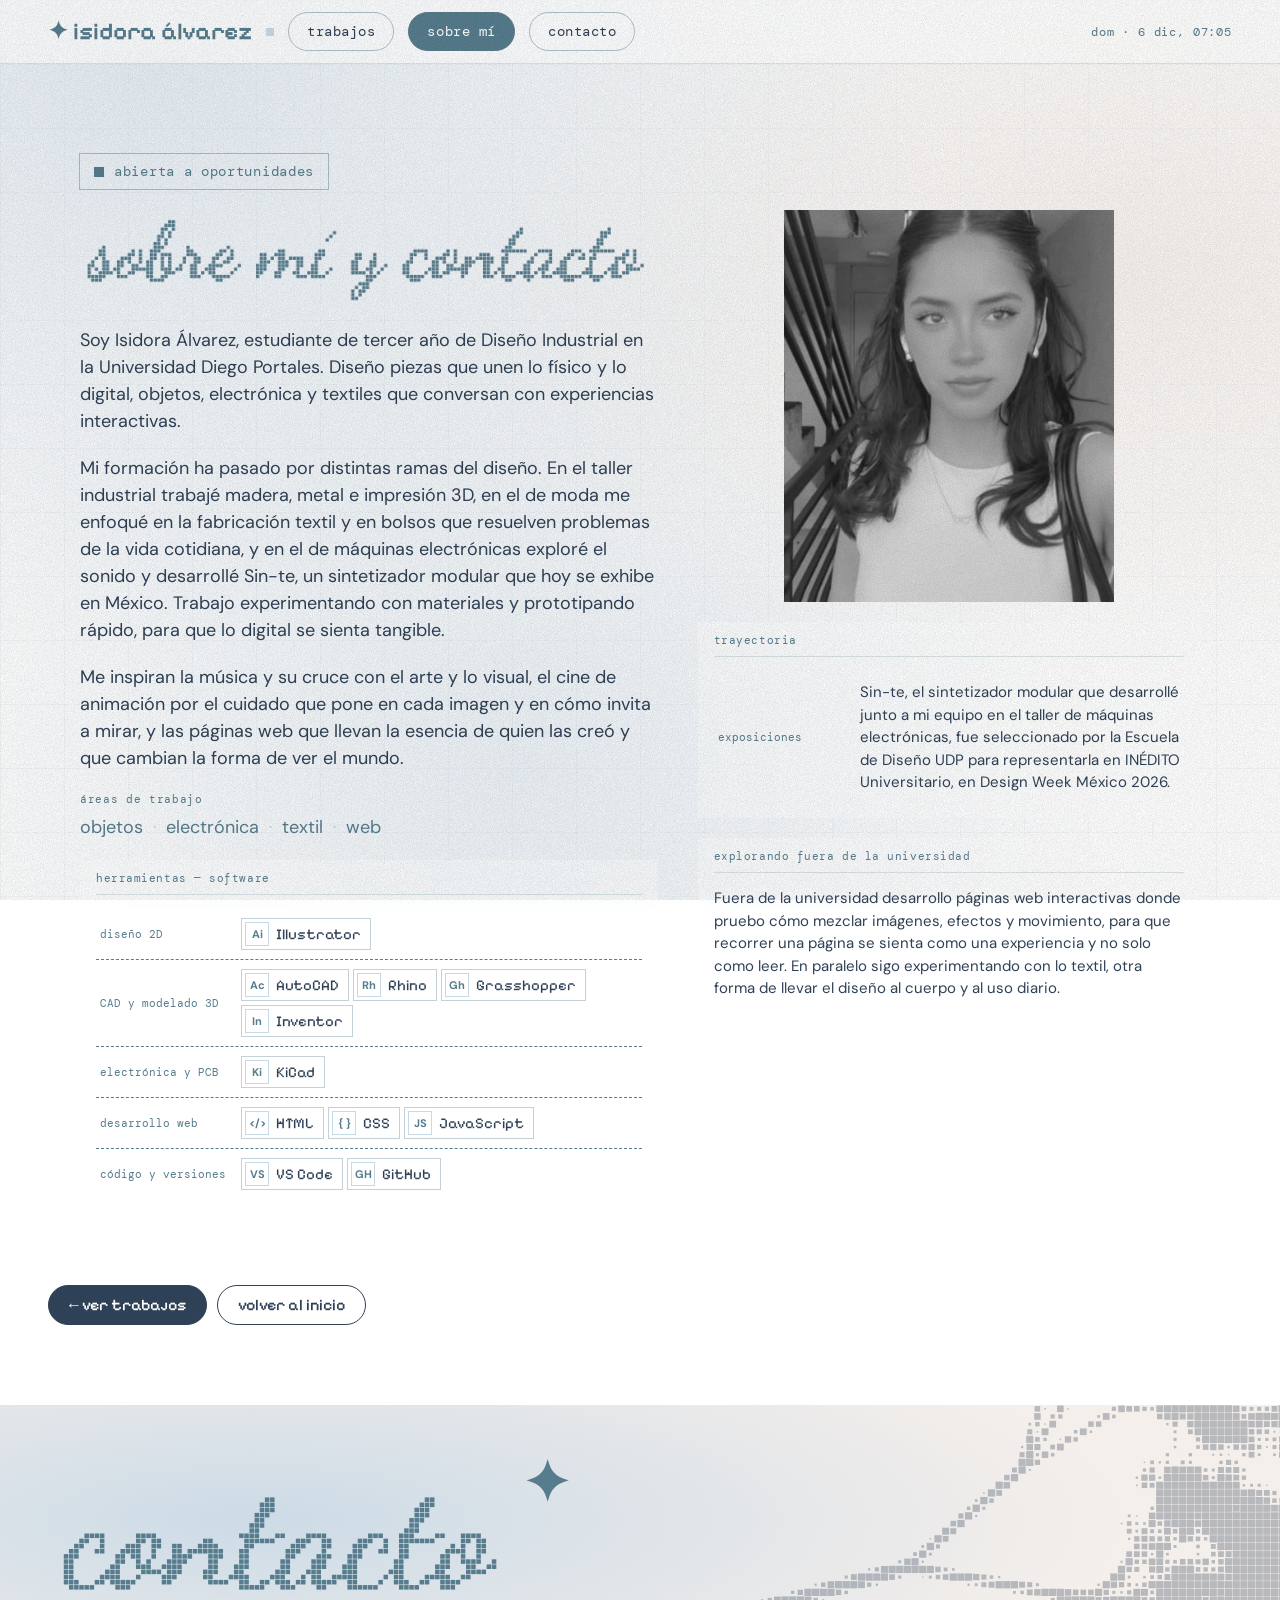
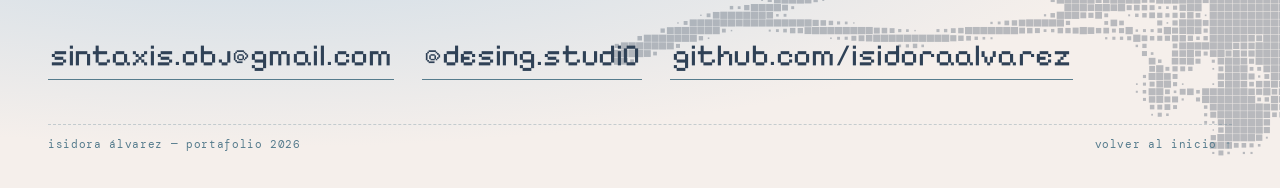
==== sobre-mi.html @ d6c5f6f8 "Add files via upload" ====
<!doctype html>
<html lang="es">
<head>
  <meta charset="utf-8">
  <meta name="viewport" content="width=device-width, initial-scale=1">
  <title>Sobre mí — Isidora Álvarez</title>
  <meta name="description" content="Sobre mí: Isidora Álvarez, diseñadora industrial. Trayectoria, herramientas y contacto.">

  <link rel="preconnect" href="https://fonts.googleapis.com">
  <link rel="preconnect" href="https://fonts.gstatic.com" crossorigin>
  <link href="https://fonts.googleapis.com/css2?family=DM+Mono:wght@400;500&family=DM+Sans:opsz,wght@9..40,400;9..40,500;9..40,700&family=Pixelify+Sans:wght@400..700&family=Dancing+Script:wght@700&display=swap" rel="stylesheet">

  <link rel="stylesheet" href="style.css">

  <script>document.documentElement.classList.add("js");</script>
  <script defer src="script.js"></script>
</head>
<body>

  <canvas id="rastro" class="rastro" aria-hidden="true"></canvas>

  <!-- ===== 1. Barra superior ===== -->
  <header class="barra">
    <nav class="tb tb--menu" aria-label="Principal">
      <a class="tb__logo" href="index.html">isidora álvarez</a>
      <span class="tb__sep" aria-hidden="true"></span>
      <a class="tb__link" href="index.html#trabajos">trabajos</a>
      <a class="tb__link activo" href="sobre-mi.html" aria-current="page">sobre mí</a>
      <a class="tb__link" href="#contacto" data-seccion="contacto">contacto</a>
      <span class="tb__espacio"></span>
      <time class="tb__reloj" data-reloj></time>
    </nav>
  </header>

  <main class="pagina-sobre">

    <!-- ===== 4. About Me ===== -->
    <section class="seccion sobre" id="sobre-mi">

      <article class="win win--about revelar" data-arrastrable>
        <div class="tb"><span class="tb__titulo">sobre-mi</span><span class="tb__botones" aria-hidden="true"><i></i><i></i><i></i></span></div>
        <div class="about">
          <div class="about__col">
            <span class="pill"><span class="pill__punto"></span>abierta a oportunidades</span>
            <h1 class="titulo-l"><span data-puntos>sobre mí y contacto</span></h1>
            <p class="cuerpo bio__mas">Soy Isidora Álvarez, estudiante de tercer año de Diseño Industrial en la Universidad Diego Portales. Diseño piezas que unen lo físico y lo digital, objetos, electrónica y textiles que conversan con experiencias interactivas.</p>
            <p class="cuerpo bio__mas">Mi formación ha pasado por distintas ramas del diseño. En el taller industrial trabajé madera, metal e impresión 3D, en el de moda me enfoqué en la fabricación textil y en bolsos que resuelven problemas de la vida cotidiana, y en el de máquinas electrónicas exploré el sonido y desarrollé Sin-te, un sintetizador modular que hoy se exhibe en México. Trabajo experimentando con materiales y prototipando rápido, para que lo digital se sienta tangible.</p>
            <p class="cuerpo bio__mas">Me inspiran la música y su cruce con el arte y lo visual, el cine de animación por el cuidado que pone en cada imagen y en cómo invita a mirar, y las páginas web que llevan la esencia de quien las creó y que cambian la forma de ver el mundo.</p>

            <div class="bloque-tools">
              <p class="mono">áreas de trabajo</p>
              <p class="areas">objetos <span aria-hidden="true">·</span> electrónica <span aria-hidden="true">·</span> textil <span aria-hidden="true">·</span> web</p>
            </div>

            <div class="win win--interna win--herramientas">
              <div class="tb"><span class="tb__titulo">herramientas — software</span></div>
              <div class="win__cuerpo win__cuerpo--filas">
                <div class="contacto">
                  <span class="contacto__etq">diseño 2D</span>
                  <ul class="software">
                    <li><i class="ico" aria-hidden="true">Ai</i>Illustrator</li>
                  </ul>
                </div>
                <div class="contacto">
                  <span class="contacto__etq">CAD y modelado 3D</span>
                  <ul class="software">
                    <li><i class="ico" aria-hidden="true">Ac</i>AutoCAD</li>
                    <li><i class="ico" aria-hidden="true">Rh</i>Rhino</li>
                    <li><i class="ico" aria-hidden="true">Gh</i>Grasshopper</li>
                    <li><i class="ico" aria-hidden="true">In</i>Inventor</li>
                  </ul>
                </div>
                <div class="contacto">
                  <span class="contacto__etq">electrónica y PCB</span>
                  <ul class="software">
                    <li><i class="ico" aria-hidden="true">Ki</i>KiCad</li>
                  </ul>
                </div>
                <div class="contacto">
                  <span class="contacto__etq">desarrollo web</span>
                  <ul class="software">
                    <li><i class="ico" aria-hidden="true">&lt;/&gt;</i>HTML</li>
                    <li><i class="ico" aria-hidden="true">{ }</i>CSS</li>
                    <li><i class="ico" aria-hidden="true">JS</i>JavaScript</li>
                  </ul>
                </div>
                <div class="contacto">
                  <span class="contacto__etq">código y versiones</span>
                  <ul class="software">
                    <li><i class="ico" aria-hidden="true">VS</i>VS Code</li>
                    <li><i class="ico" aria-hidden="true">GH</i>GitHub</li>
                  </ul>
                </div>
              </div>
            </div>
          </div>

          <div class="about__col">
            <figure class="perfil">
              <img src="imagenes/ui/foto-perfil.jpg" alt="Foto de Isidora Álvarez" width="835" height="476" style="object-position: 56% 30%">
            </figure>
            <div class="win win--interna">
              <div class="tb"><span class="tb__titulo">trayectoria</span></div>
              <div class="win__cuerpo win__cuerpo--filas">
                <div class="contacto"><span class="contacto__etq">exposiciones</span><p class="cuerpo-s">Sin-te, el sintetizador modular que desarrollé junto a mi equipo en el taller de máquinas electrónicas, fue seleccionado por la Escuela de Diseño UDP para representarla en INÉDITO Universitario, en Design Week México 2026.</p></div>
              </div>
            </div>
            <div class="win win--interna">
              <div class="tb"><span class="tb__titulo">explorando fuera de la universidad</span></div>
              <div class="win__cuerpo"><p class="cuerpo-s">Fuera de la universidad desarrollo páginas web interactivas donde pruebo cómo mezclar imágenes, efectos y movimiento, para que recorrer una página se sienta como una experiencia y no solo como leer. En paralelo sigo experimentando con lo textil, otra forma de llevar el diseño al cuerpo y al uso diario.</p></div>
            </div>
          </div>
        </div>
      </article>
    </section>

    <nav class="pagina-sobre__nav" aria-label="Seguir navegando">
      <a class="btn btn--primario" href="index.html#trabajos">← ver trabajos</a>
      <a class="btn btn--secundario" href="index.html">volver al inicio</a>
    </nav>
  </main>

  <footer class="pie" id="contacto">
    <div class="follaje follaje--pie" data-follaje="120x50" aria-hidden="true"></div>
    <p class="pie__grande"><span data-puntos>contacto</span><span class="pie__estrella">✦</span></p>
    <div class="pie__datos">
      <a href="mailto:sintaxis.obj@gmail.com">sintaxis.obj@gmail.com</a>
      <a href="https://www.instagram.com/desing.studi0/" target="_blank" rel="noopener">@desing.studi0</a>
      <a href="https://github.com/isidoraalvarez" target="_blank" rel="noopener">github.com/isidoraalvarez</a>
    </div>
    <div class="pie__fila">
      <p class="mono">Isidora Álvarez — portafolio 2026</p>
      <a class="mono pie__arriba" href="index.html">volver al inicio ↑</a>
    </div>
  </footer>

</body>
</html>
---- style.css ----
/* Portafolio Isidora Álvarez 2026 */

/* ---------- 01. Tokens ---------- */
:root {
  --marino: #2F4156;
  --rey: #567C8D;
  --medio: #567C8D;
  --claro: #C8D9E6;
  --tormenta: var(--rey);
  --pavimento: var(--claro);
  --f-pixel: "Pixelify Sans", "DM Mono", monospace;
  --f-script: "Instrument Serif", Georgia, serif;
  --f-sans: "DM Sans", system-ui, sans-serif;
  --f-mono: "DM Mono", ui-monospace, monospace;
  --margen: 48px;
  --ease: cubic-bezier(.2, .8, .2, 1);
  --rapido: 220ms;
  --pixel: #567C8D;
  --oxford: #2F4156;
  --acero: #567C8D;
  --escarcha: #C8D9E6;
  --secreto: #C8D9E6;
  --celeste: #C8D9E6;
  --lavanda: #C8D9E6;
  --papel: #FFFFFF;
  --luna: #F5EFEB;
  --sombra: 0 24px 60px rgba(47, 65, 86, .12);
  --sombra-h: 0 30px 70px rgba(47, 65, 86, .18);
  --alto-header: 64px;
}

/* ---------- 02. Base ---------- */
*, *::before, *::after { box-sizing: border-box; }
html {
  scroll-behavior: smooth;
  scroll-padding-top: calc(var(--alto-header) + 16px);
  -webkit-text-size-adjust: 100%;
  text-size-adjust: 100%;
  cursor: auto;
}
html.con-modal { overflow: hidden; }
body {
  margin: 0;
  color: var(--oxford);
  font-family: var(--f-sans);
  font-size: 17px;
  line-height: 1.5;
  -webkit-font-smoothing: antialiased;
  overflow-x: hidden;
}
/* Grano fotocopia */
body::after {
  content: "";
  position: fixed;
  inset: 0;
  z-index: 300;
  pointer-events: none;
  background: url("data:image/svg+xml,%3Csvg xmlns='http://www.w3.org/2000/svg' width='180' height='180'%3E%3Cfilter id='n'%3E%3CfeTurbulence type='fractalNoise' baseFrequency='1.1' numOctaves='2' stitchTiles='stitch'/%3E%3CfeColorMatrix values='0 0 0 0 0 0 0 0 0 0 0 0 0 0 0 0 0 0 1.4 -.3'/%3E%3C/filter%3E%3Crect width='100%25' height='100%25' filter='url(%23n)'/%3E%3C/svg%3E");
  mix-blend-mode: multiply;
  opacity: .12;
}
img { display: block; max-width: 100%; }
a { color: inherit; text-decoration: none; }
button { font: inherit; color: inherit; background: none; border: 0; padding: 0; }
a, button, [role="button"], .palabra-caja, .indice__fila, .acordeon__panel, label { cursor: pointer; }
h1, h2, h3, p, figure, ul, ol { margin: 0; padding: 0; }
ul, ol { list-style: none; }
:focus-visible { outline: 2px dashed var(--pixel); outline-offset: 3px; }
::selection { background: var(--pixel); color: var(--papel); }
.rastro { position: fixed; inset: 0; width: 100vw; height: 100vh; z-index: 60; pointer-events: none; }
/* Bloques de píxeles */
/* Follaje en trama de puntos */
.follaje { position: absolute; pointer-events: none; z-index: 0; color: var(--pixel); }
.follaje svg { width: 100%; height: 100%; display: block; }
.follaje circle, .follaje rect { fill: currentColor; }

/* ---------- 03. Tipografía ---------- */
.caja {
  display: inline-block;
  align-self: flex-start;
  padding: 3px 8px;
  background: var(--pixel);
  color: var(--papel);
  font-family: var(--f-mono);
  font-size: 12px;
  line-height: 1.25;
  letter-spacing: .04em;
  text-transform: lowercase;
}
.etiqueta, .mono {
  font-family: var(--f-mono);
  font-size: 11px;
  line-height: 1.3;
  letter-spacing: .06em;
  text-transform: lowercase;
  color: var(--acero);
}
.cuerpo { font-size: 18px; line-height: 1.5; }
.cuerpo-s { font-size: 15px; line-height: 1.5; }
.titulo-xl {
  font-family: var(--f-pixel);
  font-weight: 700;
  font-size: min(clamp(96px, 16vw, 250px), calc((100vw - 2 * var(--margen)) / 4.8));
  line-height: .8;
  letter-spacing: -.02em;
  text-align: center;
  color: var(--pixel);
  text-transform: none;
}
.titulo-l { font-family: var(--f-pixel); font-weight: 600; font-size: clamp(40px, 4.6vw, 70px); line-height: .9; }
.titulo-l em { font-family: var(--f-script); font-style: italic; font-weight: 400; text-transform: none; color: var(--oxford); }

/* ---------- 04. Barra superior ---------- */
.barra { position: sticky; top: 0; z-index: 100; }
.tb--menu {
  height: var(--alto-header);
  display: flex;
  align-items: center;
  padding: 0 var(--margen);
  font-family: var(--f-mono);
  letter-spacing: .06em;
}
.tb__logo { font-family: var(--f-pixel); font-weight: 600; letter-spacing: 0; }
.tb__link {
  transition: background var(--rapido), color var(--rapido);
  font-size: 14px;
  letter-spacing: .04em;
  padding: 8px 18px;
  border: 1px solid rgba(86, 124, 141, .45);
  border-radius: 999px;
}
.tb__espacio { flex: 1; }
.tb__reloj { white-space: nowrap; color: var(--acero); font-size: 12px; }

/* ---------- 05. Botones y pill ---------- */
.botones { display: flex; flex-wrap: wrap; gap: 10px; }
.btn {
  display: inline-flex;
  align-items: center;
  font-family: var(--f-pixel);
  font-size: 16px;
  font-weight: 500;
  line-height: 1;
  text-transform: lowercase;
  white-space: nowrap;
  transition: transform var(--rapido) steps(2), box-shadow var(--rapido) steps(2), background var(--rapido), color var(--rapido);
  border: 1px solid var(--oxford);
  border-radius: 999px;
  padding: 11px 20px;
}
.btn:active { transform: none; box-shadow: none; }
.btn--deshabilitado { opacity: .55; pointer-events: none; border-style: dashed; }
.pill {
  display: inline-flex;
  align-items: center;
  gap: 8px;
  align-self: flex-start;
  padding: 4px 10px;
  background: var(--pixel);
  color: var(--papel);
  font-family: var(--f-mono);
  font-size: 11px;
  letter-spacing: .05em;
  white-space: nowrap;
}
.pill__punto { width: 8px; height: 8px; animation: latido 1.6s steps(2) infinite; }
.ficha {
  padding: 4px 9px;
  border: 1px dashed var(--acero);
  font-family: var(--f-mono);
  font-size: 11px;
  color: var(--acero);
  transition: background var(--rapido), color var(--rapido), border-color var(--rapido);
}
.ficha:hover { background: var(--pixel); border-color: var(--pixel); border-style: solid; color: var(--papel); }

/* ---------- 06. Ventana (.win) ---------- */
.win {
  position: relative;
  display: flex;
  flex-direction: column;
  background: var(--papel);
  border: 2px solid var(--oxford);
  box-shadow: var(--sombra);
  transition: box-shadow var(--rapido) steps(2);
}
.tb__titulo {
  flex: 1;
  min-width: 0;
  font-family: var(--f-mono);
  font-size: 11px;
  letter-spacing: .05em;
  white-space: nowrap;
  overflow: hidden;
  text-overflow: ellipsis;
}
.tb__botones { gap: 4px; display: none; }
.tb__botones i { width: 10px; height: 10px; border: 2px solid var(--papel); }
.tb__botones i:last-child { background: var(--papel); }
.win.arrastrando { transition: none; box-shadow: var(--sombra-h); }
.win.arrastrando > .tb { cursor: grabbing; }
.win__cuerpo { display: flex; flex-direction: column; align-items: flex-start; gap: 12px; padding: 14px 16px; }

/* ---------- 07. Portada ---------- */
.portada {
  position: relative;
  display: flex;
  flex-direction: column;
  gap: 24px;
  padding: 26px var(--margen) 48px;
  min-height: calc(100svh - var(--alto-header));
  overflow: hidden;
  --opacidad-fondo: .32;
}
.portada > * { position: relative; z-index: 1; }
.cabecera { display: flex; flex-wrap: wrap; align-items: center; gap: 8px; }
.cabecera__fin { margin-left: auto; }
.portada__grid { flex: 1; display: grid; grid-template-columns: minmax(0, 1fr) 440px; align-items: end; gap: 24px; }
/* Titulo dinámico */
.titular { display: flex; flex-direction: column; font-weight: 400; white-space: nowrap; gap: 0; line-height: 1; }
.titular__hola { font-family: var(--f-script); font-style: italic; letter-spacing: -.03em; color: var(--oxford); }
.titular__hola::after {
  content: " ✦";
  font-size: .35em;
  vertical-align: super;
  color: var(--pixel);
  font-style: normal;
  display: none;
}
.titular__linea {
  font-family: var(--f-pixel);
  font-weight: 700;
  letter-spacing: -.01em;
  text-transform: uppercase;
  color: var(--pixel);
  font-size: clamp(54px, 6.6vw, 112px);
}
.titular__linea--2 { display: flex; align-items: flex-end; gap: .1em; }
.titular__rota { display: inline-flex; align-items: baseline; }
.portada__texto { align-self: start; display: flex; flex-direction: column; gap: 22px; padding-top: clamp(8px, 3vh, 36px); }
.portada__texto .portada__bajada { max-width: 560px; }
.palabra-caja { display: inline-block; padding: 0 .06em; cursor: pointer; transition: width .5s var(--ease); }
.palabra {
  display: inline-block;
  font-family: var(--f-script);
  font-style: italic;
  font-weight: 400;
  text-transform: none;
  transition: opacity .35s steps(3), filter .35s steps(3), transform .35s steps(3);
  color: var(--oxford);
  font-size: 1em;
}
.palabra.sale { opacity: 0; filter: blur(8px); transform: translateY(.15em); }
.palabra.entra { opacity: 0; filter: blur(8px); transform: translateY(-.15em); transition: none; }
/* Escenario */
.escenario {
  position: relative;
  height: 560px;
  display: flex;
  flex-direction: column;
  align-items: center;
  justify-content: flex-end;
}
.personaje { position: relative; align-self: flex-start; margin-left: 110px; outline-offset: 8px; z-index: 2; }
.personaje .pixel { display: block; width: 216px; height: auto; image-rendering: pixelated; }
/* Avatar pixel art: cuadros de animación */
.pixel__respira { animation: respirar 1.2s steps(1) infinite; }
.pixel__parpado, .pixel__boca, .pixel__pupilas--der, .pixel__brazo--saludoA, .pixel__brazo--saludoB, .pixel__brazo--apunta {
  display: none;
}
.pixel.parpadea .pixel__parpado { display: inline; }
.pixel.parpadea .pixel__pupilas { display: none; }
.pixel.mira-der .pixel__pupilas--izq { display: none; }
.pixel.mira-der:not(.parpadea) .pixel__pupilas--der { display: inline; }
.pixel.habla .pixel__boca { display: inline; }
.pixel.saluda .pixel__brazo--abajo, .pixel.apunta .pixel__brazo--abajo { display: none; }
.pixel.saluda .pixel__brazo--saludoA { display: inline; }
.pixel.saluda.ola-b .pixel__brazo--saludoA { display: none; }
.pixel.saluda.ola-b .pixel__brazo--saludoB { display: inline; }
.pixel.apunta .pixel__brazo--apunta { display: inline; }
/* Herramientas en Sobre mí */
.win--herramientas { z-index: 3; }
.win--herramientas:hover { box-shadow: 4px 4px 0 var(--escarcha); }
/* Globo */
.globo {
  position: absolute;
  z-index: 4;
  top: 0;
  left: 50%;
  max-width: min(240px, 70vw);
  padding: 7px 11px;
  background: var(--pixel);
  color: var(--papel);
  font-family: var(--f-pixel);
  font-size: 16px;
  line-height: 1.15;
  white-space: normal;
  opacity: 0;
  transform: translate(-10%, 8px);
  transition: opacity .2s steps(2), transform .2s steps(2);
  pointer-events: none;
}
.globo::after {
  content: "";
  position: absolute;
  left: 20px;
  bottom: -10px;
  width: 12px;
  height: 10px;
  background: var(--pixel);
  clip-path: polygon(0 0, 100% 0, 0 100%);
}
.globo.visible { opacity: 1; transform: translate(-10%, 0); }
.escenario .globo { top: 46px; }
.portada__bajada { max-width: 560px; }

/* ---------- 08. Trabajos ---------- */
.seccion { position: relative; padding: 72px var(--margen); }
.trabajos { overflow: clip; padding-bottom: 100px; }
/* Fondo de cuadritos, difuminado y suave, solo en trabajos */
.trabajos::before {
  content: "";
  position: absolute;
  inset: -24px;
  z-index: 0;
  pointer-events: none;
  background: url("imagenes/ui/fondo-trabajos-tronco.jpg") center / cover;
  opacity: .28;
}
.trabajos > .follaje--trabajos { position: absolute; left: -4%; top: 0; width: 40%; height: 340px; opacity: .2; }
.trabajos__cab {
  position: relative;
  z-index: 1;
  display: flex;
  flex-direction: column;
  align-items: center;
  gap: 14px;
  margin-bottom: 44px;
}
.indice { position: relative; z-index: 1; margin: 0 -16px; border-bottom: 1px dashed var(--acero); }
.indice__fila {
  position: relative;
  display: grid;
  grid-template-columns: 44px minmax(0, 1fr) 260px 60px 80px;
  align-items: center;
  gap: 16px;
  padding: 12px 16px;
  border-top: 1px dashed var(--acero);
  transition: background var(--rapido) steps(2), color var(--rapido) steps(2);
  border-top-color: rgba(86, 124, 141, .25);
}
.indice__item:first-child .indice__fila { border-top: 0; }
.indice__num { font-family: var(--f-pixel); font-size: 15px; color: var(--acero); }
.indice__titulo {
  font-family: var(--f-pixel);
  font-weight: 600;
  line-height: 1;
  color: var(--pixel);
  text-transform: none;
  font-size: clamp(34px, 4vw, 62px);
}
.indice__fila:hover .mono { color: var(--papel); }
.indice__abrir {
  justify-self: end;
  font-family: var(--f-mono);
  font-size: 11px;
  opacity: 0;
  transition: opacity var(--rapido) steps(2);
}
.indice__fila:hover .indice__abrir { opacity: 1; color: var(--papel); }

/* ---------- 09. About Me ---------- */
.sobre { padding-bottom: 110px; }
.about { display: grid; grid-template-columns: 1.15fr 1fr; gap: 40px; padding: 32px; align-items: start; }
.about__col { display: flex; flex-direction: column; gap: 20px; min-width: 0; }
.bio__mas { max-width: 620px; color: var(--oxford); }
.areas { font-size: 18px; line-height: 1.4; color: var(--pixel); }
.areas span { color: var(--claro); padding: 0 .25em; }
.bloque-tools { display: flex; flex-direction: column; gap: 8px; }
.win--interna { border-width: 1px; box-shadow: 4px 4px 0 var(--escarcha); }
.win__cuerpo--filas { gap: 0; align-items: stretch; }
.contacto {
  display: flex;
  align-items: center;
  gap: 12px;
  min-height: 40px;
  padding: 10px 4px;
  border-bottom: 1px dashed var(--acero);
}
.contacto:last-child { border-bottom: 0; }
.contacto__etq { flex: none; width: 130px; font-family: var(--f-mono); font-size: 11px; color: var(--acero); }
/* Lista de software */
.software { flex: 1; display: flex; flex-wrap: wrap; gap: 6px; }
/* íconos de cada software, logos no oficiales */
.ico {
  display: inline-grid;
  place-items: center;
  min-width: 24px;
  height: 24px;
  padding: 0 3px;
  background: var(--papel);
  color: var(--pixel);
  font-family: var(--f-sans);
  font-style: normal;
  font-weight: 700;
  font-size: 11px;
  letter-spacing: 0;
  box-shadow: inset 0 0 0 1px var(--claro);
}
.software li:hover .ico { color: var(--oxford); }
.perfil {
  margin-top: 56px;
  width: 100%;
  max-width: 330px;
  aspect-ratio: 32 / 38;
  display: grid;
  place-items: center;
  align-self: center;
  overflow: hidden;
}
.perfil img { width: 100%; height: 100%; object-fit: cover; object-position: 50% 50%; }
.notas { display: grid; grid-template-columns: 1fr 1fr; gap: 14px; }

/* ---------- 10. Pie ---------- */
.pie { position: relative; overflow: hidden; padding: 56px var(--margen) 36px; }
.pie > * { position: relative; z-index: 1; }
.pie > .follaje--pie {
  position: absolute;
  z-index: 0;
  right: -4%;
  top: 0;
  width: 56%;
  height: 100%;
  opacity: .3;
  color: var(--oxford);
}
.pie__grande {
  font-family: var(--f-pixel);
  font-weight: 700;
  font-size: clamp(64px, 11vw, 180px);
  line-height: .85;
  color: var(--pixel);
  font-style: normal;
  text-transform: none;
}
.pie__estrella { font-size: .4em; vertical-align: top; color: var(--acero); }
.pie__datos {
  display: flex;
  flex-wrap: wrap;
  gap: 10px 28px;
  margin-top: 22px;
  font-family: var(--f-pixel);
  font-size: clamp(20px, 2.4vw, 32px);
}
.pie__fila {
  display: flex;
  justify-content: space-between;
  flex-wrap: wrap;
  gap: 14px;
  margin-top: 44px;
  padding-top: 12px;
  border-top: 1px dashed var(--papel);
  border-top-color: rgba(86, 124, 141, .3);
}

/* ---------- 11. Detalle de proyecto ---------- */
.detalle { position: fixed; inset: 0; z-index: 200; display: grid; place-items: center; padding: 26px var(--margen); }
.detalle[hidden] { display: none; }
.detalle__fondo {
  position: absolute;
  inset: 0;
  background: repeating-conic-gradient(rgba(14, 27, 56, .5) 0 25%, transparent 0 50%) 0 0 / 4px 4px, rgba(14, 27, 56, .45);
  opacity: 0;
  transition: opacity .3s steps(4);
}
.win--detalle {
  width: min(1180px, 100%);
  max-height: calc(100svh - 52px);
  opacity: 0;
  transform: translateY(20px) scale(.97);
  transition: opacity .3s steps(4), transform .4s var(--ease);
}
.win--detalle:hover { box-shadow: var(--sombra); }
.detalle.abierto .detalle__fondo { opacity: 1; }
.detalle.abierto .win--detalle { opacity: 1; transform: none; }
.detalle__cuerpo {
  flex: 1;
  min-height: 0;
  overflow-y: auto;
  overscroll-behavior: contain;
  padding: 32px 40px 40px;
  gap: 0;
  align-items: stretch;
}
.detalle__cuerpo > * { flex-shrink: 0; }
.detalle__cab {
  display: flex;
  flex-direction: column;
  gap: 16px;
  padding-bottom: 22px;
  border-bottom: 2px solid var(--oxford);
  border-bottom-color: rgba(86, 124, 141, .3);
}
.detalle__destacado {
  align-self: flex-start;
  padding: 4px 10px;
  background: var(--pixel);
  color: var(--papel);
  font-size: 14px;
  font-weight: 500;
}
.detalle__destacado a { margin-left: 6px; text-decoration: underline; text-underline-offset: 3px; }
/* dentro de cada proyecto se usa una sola tipografía: DM Mono */
.win--detalle, .win--detalle * { font-family: var(--f-mono) !important; }
.win--detalle .detalle__titulo { font-weight: 500; letter-spacing: -.03em; }
.win--detalle .creditos__nombre { font-weight: 500; font-size: 20px; }
.detalle__ficha { display: flex; flex-direction: column; gap: 14px; }
.detalle__titulo {
  font-family: var(--f-pixel);
  font-weight: 700;
  font-size: clamp(46px, 6.6vw, 104px);
  line-height: .9;
  text-transform: uppercase;
  color: var(--pixel);
}
.metadatos { display: grid; grid-template-columns: repeat(4, 1fr); gap: 8px; }
.meta { display: flex; flex-direction: column; gap: 4px; padding: 8px 10px; border: 1px dashed var(--acero); }
.meta__valor { font-size: 15px; line-height: 1.3; }
.enlaces { display: flex; flex-wrap: wrap; gap: 10px; }
.enlaces:empty { display: none; }
.bloques { display: grid; grid-template-columns: repeat(3, 1fr); gap: 14px; margin-top: 30px; }
.bloque {
  display: flex;
  flex-direction: column;
  gap: 8px;
  padding: 12px 14px;
  border: 1px solid var(--oxford);
  background: var(--luna);
}
.bloque__etq { font-weight: 700; font-size: 13px; text-transform: lowercase; color: var(--pixel); }
.bloques .cuerpo-s, .bloque__etq { font-family: var(--f-sans); }
.detalle__seccion > .bloques { margin-top: 0; }
.detalle__seccion { display: flex; flex-direction: column; gap: 12px; margin-top: 36px; }
.detalle__seccion > .etiqueta { align-self: flex-start; padding: 3px 8px; background: var(--pixel); color: var(--papel); }
.video__marco { aspect-ratio: 16 / 9; background: var(--oxford); display: grid; place-items: center; }
.video__marco iframe, .video__marco video { width: 100%; height: 100%; border: 0; display: block; }
.video__marco .mono { color: var(--escarcha); }
/* videos propios: la ventana toma la forma del video, sin franjas */
.detalle__seccion .win:has(video), .detalle__seccion .win:has(.video__gif) {
  align-self: flex-start;
  width: fit-content;
  max-width: 100%;
}
.video__marco:has(video), .video__marco:has(.video__gif) { aspect-ratio: auto; display: block; background: none; }
.video__marco video, .video__gif { display: block; width: auto; height: auto; max-width: 100%; max-height: min(72vh, 640px); }
.detalle__seccion .win { max-width: 860px; }
/* Acordeón de proceso */
.acordeon { display: flex; gap: 6px; height: 460px; }
.acordeon__panel {
  position: relative;
  flex: 1 1 0;
  min-width: 44px;
  overflow: hidden;
  border: 2px solid var(--oxford);
  background: var(--oxford);
  transition: flex .55s var(--ease);
  border-color: transparent;
}
/* el panel abierto toma la proporción de su foto: sin márgenes */
.acordeon__panel.activo { flex: 0 0 min(calc(456px * var(--ratio, 1)), calc(100% - min((var(--n, 4) - 1) * 50px, 40%))); }
.acordeon--muchos { gap: 4px; }
.acordeon--muchos .acordeon__panel { min-width: 0; border-width: 1px; }
.acordeon--muchos .acordeon__panel:not(.activo) .acordeon__num { display: none; }
.acordeon--vacio .acordeon__panel.activo { flex: 7 1 0; }
.acordeon__panel img {
  position: absolute;
  inset: 0;
  width: 100%;
  height: 100%;
  object-fit: cover;
  object-position: 50% 50%;
  filter: grayscale(1) contrast(1.2);
  opacity: .65;
  transition: filter .3s steps(3), opacity .3s steps(3);
}
.acordeon__panel.activo img { filter: none; opacity: 1; }
.acordeon__num {
  position: absolute;
  left: 6px;
  bottom: 6px;
  padding: 3px 6px;
  background: var(--papel);
  color: var(--oxford) !important;
  writing-mode: vertical-rl;
  rotate: 180deg;
}
.acordeon__panel.activo .acordeon__num {
  writing-mode: horizontal-tb;
  rotate: 0deg;
  background: var(--pixel);
  color: var(--papel) !important;
}
.acordeon--vacio .acordeon__panel {
  background: url("data:image/svg+xml,%3Csvg xmlns='http://www.w3.org/2000/svg' width='7' height='7'%3E%3Crect x='2.2' y='2.2' width='2.6' height='2.6' fill='%23C8D9E6'/%3E%3C/svg%3E") 0 0 / 7px 7px, var(--luna);
  border-style: dashed;
}
.acordeon__vacio { position: absolute; inset: 0; display: grid; place-items: center; opacity: 0; transition: opacity .3s; }
.acordeon__panel.activo .acordeon__vacio { opacity: 1; }
/* Créditos */
.creditos__lista { display: flex; flex-direction: column; }
.creditos__fila {
  display: flex;
  flex-wrap: wrap;
  align-items: baseline;
  gap: 4px 12px;
  padding: 10px 0;
  border-bottom: 1px dashed var(--acero);
}
.creditos__fila .mono { min-width: 110px; flex: none; }
.creditos__nota { max-width: 640px; color: var(--acero); }
.creditos__nombre { font-family: var(--f-pixel); font-size: 24px; font-weight: 600; line-height: 1; color: var(--pixel); }
.creditos__sep { color: var(--acero); }
.creditos__link { font-family: var(--f-mono); font-size: 12px; color: var(--oxford); overflow-wrap: anywhere; }
a.creditos__link:hover { background: var(--pixel); color: var(--papel); }
.detalle__nav {
  display: flex;
  justify-content: space-between;
  gap: 10px;
  flex-wrap: wrap;
  margin-top: 36px;
  padding-top: 16px;
  border-top: 2px solid var(--oxford);
}

/* ---------- 12. Animaciones ---------- */
main { animation: entrar .5s steps(5) backwards; }
.js .revelar { opacity: 0; transform: translateY(20px); transition: opacity .6s steps(4), transform .6s steps(4); }
.js .revelar.visible { opacity: 1; transform: none; }
@keyframes entrar { from { opacity: 0; transform: translateY(12px); } to { opacity: 1; transform: none; } }
@keyframes latido { 0%, 100% { opacity: 1; } 50% { opacity: .15; } }
@keyframes deslizar { from { transform: translateX(0); } to { transform: translateX(-50%); } }
@keyframes respirar { 0% { transform: none; } 50% { transform: translateY(1px); } }

/* ---------- 13. Página Sobre mí ---------- */
.pagina-sobre .sobre { padding-top: 40px; padding-bottom: 40px; }
.pagina-sobre__nav { display: flex; flex-wrap: wrap; gap: 10px; padding: 0 var(--margen) 80px; }

/* ---------- 14. Estética actual: fondo, títulos pixelados y ajustes de cada sección ---------- */
body {
  background: radial-gradient(ellipse at 12% 8%, rgba(200, 217, 230, .45), transparent 50%),
    radial-gradient(ellipse at 88% 30%, rgba(245, 239, 235, .8), transparent 45%),
    radial-gradient(ellipse at 40% 85%, rgba(200, 217, 230, .35), transparent 55%),
    linear-gradient(rgba(86, 124, 141, .05) 1px, transparent 1px) 0 0 / 64px 64px,
    linear-gradient(90deg, rgba(86, 124, 141, .05) 1px, transparent 1px) 0 0 / 64px 64px,
    var(--papel);
  background-attachment: fixed;
}
/* títulos en cursiva de puntos */
.punteado { line-height: 1; max-width: 100%; }
.puntos {
  display: inline-block;
  vertical-align: bottom;
  max-width: 100%;
  height: auto;
  background: currentColor;
  -webkit-mask-repeat: no-repeat;
  mask-repeat: no-repeat;
  -webkit-mask-size: 100% 100%;
  mask-size: 100% 100%;
}
.solo-lector { position: absolute; width: 1px; height: 1px; overflow: hidden; clip: rect(0 0 0 0); white-space: nowrap; }
/* barra superior liviana */
.tb--menu {
  background: rgba(255, 255, 255, .72);
  -webkit-backdrop-filter: blur(10px);
  backdrop-filter: blur(10px);
  color: var(--oxford);
  border-bottom: 1px solid rgba(86, 124, 141, .18);
}
.tb__logo { color: var(--pixel); }
.tb__logo::before { content: "✦ "; color: var(--acero); }
.tb__sep { width: 8px; height: 8px; background: var(--escarcha); }
.tb__link:hover, .tb__link.activo { background: var(--pixel); color: var(--papel); border-color: var(--pixel); }
/* sin ventanas tipo sistema operativo: paneles planos y translúcidos */
.win, .win--interna {
  border: 0;
  background: rgba(255, 255, 255, .42);
  -webkit-backdrop-filter: blur(6px);
  backdrop-filter: blur(6px);
  box-shadow: none;
}
.win:hover { box-shadow: none; }
.win .tb {
  flex: none;
  display: flex;
  align-items: center;
  gap: 10px;
  user-select: none;
  height: auto;
  padding: 10px 0 8px;
  margin: 0 16px;
  background: transparent;
  color: var(--acero);
  border-bottom: 1px solid rgba(86, 124, 141, .2);
}
[data-arrastrable] > .tb { touch-action: none; cursor: inherit; }
.win--about { margin-top: 18px; background: transparent; -webkit-backdrop-filter: none; backdrop-filter: none; }
.win--about > .tb { display: none; }
.win--detalle { background: rgba(255, 255, 255, .96); box-shadow: var(--sombra); }
.win--detalle > .tb { margin: 0; padding: 12px 20px; }
.tb__cerrar {
  font-family: var(--f-mono);
  font-size: 11px;
  padding: 2px 7px;
  background: transparent;
  border: 1px solid var(--acero);
  color: var(--oxford);
}
.tb__cerrar:hover { background: var(--pixel); color: var(--papel); }
/* etiquetas y botones finos */
.caja, .pill { background: transparent; color: var(--pixel); outline: 1px solid rgba(86, 124, 141, .45); }
.pill__punto { background: var(--pixel); }
/* sobre mí: etiqueta y título más grandes */
.sobre .pill { font-size: 14px; padding: 7px 14px; gap: 10px; }
.sobre .pill__punto { width: 10px; height: 10px; }
.sobre .titulo-l { font-size: clamp(48px, 6.4vw, 104px); }
.btn:hover { transform: none; box-shadow: none; }
.btn--primario { background: var(--oxford); border-color: var(--oxford); color: var(--papel); }
.btn--primario:hover { background: var(--pixel); border-color: var(--pixel); box-shadow: none; }
.btn--secundario { color: var(--oxford); background: transparent; }
.btn--secundario:hover { background: var(--oxford); color: var(--papel); }
.titular__hola, .titular__linea { color: var(--pixel); text-transform: none; }
.titular__hola { font-size: clamp(110px, 14vw, 240px); }
/* líneas del titular más juntas */
.titular__linea { margin-top: -.24em; }
.portada > .shader-puntos {
  position: absolute;
  z-index: 0;
  inset: 0;
  width: 100%;
  height: 100%;
  pointer-events: none;
  opacity: .25;
}
.portada::before {
  content: "";
  position: absolute;
  inset: 0;
  z-index: 0;
  pointer-events: none;
  background: url("imagenes/ui/fondo-portada-pixel.png") center / cover no-repeat;
  image-rendering: pixelated;
  opacity: var(--opacidad-fondo);
}
.portada.con-shader::before { display: none; }
.portada > .shader-puntos.shader-foto { opacity: var(--opacidad-fondo); image-rendering: pixelated; }
/* velo blanco muy suave detrás del texto */
.portada::after {
  content: "";
  position: absolute;
  inset: 0;
  z-index: 0;
  pointer-events: none;
  background: linear-gradient(90deg, rgba(255, 255, 255, .5) 0%, rgba(255, 255, 255, .25) 36%, rgba(255, 255, 255, 0) 60%);
}
.portada .cabecera__fin { color: var(--oxford); }
.tb--menu { gap: 14px; font-size: 14px; }
.tb__logo { font-size: 24px; }
.indice__fila:hover, .indice__fila:focus-visible { background: rgba(200, 217, 230, .55); color: var(--oxford); }
.indice__fila:hover .indice__titulo { color: var(--pixel); }
.indice__fila:hover .mono, .indice__fila:hover .indice__abrir { color: var(--acero); }
/* filtros por categoría */
.filtros {
  position: relative;
  z-index: 1;
  display: flex;
  flex-wrap: wrap;
  justify-content: center;
  gap: 8px;
  margin: -24px 0 28px;
}
.filtro {
  font-family: var(--f-mono);
  font-size: 11px;
  letter-spacing: .06em;
  text-transform: lowercase;
  padding: 5px 12px;
  border: 1px solid rgba(86, 124, 141, .45);
  border-radius: 999px;
  background: transparent;
  color: var(--oxford);
  cursor: pointer;
  transition: background var(--rapido), color var(--rapido);
}
.filtro:hover, .filtro.activo { background: var(--pixel); border-color: var(--pixel); color: var(--papel); }
.indice__item[hidden] { display: none; }
/* vistas: la portada sola al entrar; trabajos y Sobre mí se ven al apretar sus botones */
body[data-vista="inicio"] #trabajos, body[data-vista="inicio"] #sobre-mi.seccion, body[data-vista="trabajos"] .portada, body[data-vista="trabajos"] #sobre-mi.seccion, body[data-vista="sobre-mi"] .portada, body[data-vista="sobre-mi"] #trabajos {
  display: none;
}
body[data-vista="trabajos"] #trabajos, body[data-vista="sobre-mi"] #sobre-mi.seccion {
  min-height: calc(100vh - var(--alto-header));
}
/* lista que se expande con la foto (adaptado de Skiper 53 · HoverExpand_002, Skiper UI) */
.trabajos .indice {
  display: flex;
  flex-direction: column;
  align-items: stretch;
  gap: 6px;
  max-width: 860px;
  margin: 0 auto;
  border: 0;
}
.trabajos .indice__item { list-style: none; }
.trabajos .indice__fila {
  position: relative;
  display: block;
  height: 64px;
  padding: 0;
  overflow: hidden;
  border: 1px solid rgba(86, 124, 141, .3);
  border-radius: 22px;
  background: var(--papel);
  color: var(--oxford);
  transition: height .3s ease-in-out, border-color .3s;
}
.trabajos .indice__fila:hover, .trabajos .indice__fila:focus-visible { background: var(--papel); }
.trabajos .indice__fila.activo { height: 380px; border-color: transparent; }
.indice__foto { position: absolute; inset: 0; width: 100%; height: 100%; object-fit: cover; opacity: 0; transition: opacity .3s; }
.indice__velo {
  position: absolute;
  inset: 0;
  opacity: 0;
  transition: opacity .3s;
  background: linear-gradient(to top, rgba(47, 65, 86, .72), rgba(47, 65, 86, 0) 55%);
}
.indice__fila.activo .indice__foto { opacity: 1; }
.indice__cab {
  position: absolute;
  left: 0;
  right: 0;
  bottom: 0;
  height: 62px;
  display: grid;
  grid-template-columns: 36px minmax(0, 1fr) auto 48px auto;
  align-items: center;
  gap: 16px;
  padding: 0 22px;
  transition: background .3s;
}
/* al abrirse, la foto queda arriba y el nombre en una banda blanca abajo, para que se lea */
.indice__fila.activo .indice__cab {
  background: rgba(255, 255, 255, .9);
  -webkit-backdrop-filter: blur(6px);
  backdrop-filter: blur(6px);
}
.trabajos .indice__titulo { font-size: clamp(28px, 3vw, 44px); color: var(--pixel); }
.trabajos .indice__abrir { opacity: 0; transition: opacity .3s; }
.indice__fila.activo .indice__abrir { opacity: 1; color: var(--pixel); }
/* detalle: la cursiva de puntos se mantiene en el título */
.win--detalle .detalle__titulo { color: var(--pixel); text-transform: none; }
.detalle__seccion > .etiqueta, .detalle__destacado {
  background: transparent;
  color: var(--pixel);
  outline: 1px solid rgba(86, 124, 141, .4);
}
.meta, .bloque { border-color: rgba(86, 124, 141, .3); background: rgba(255, 255, 255, .45); }
/* sobre mí */
.titulo-l { color: var(--pixel); text-transform: none; }
.software li {
  display: inline-flex;
  align-items: center;
  gap: 7px;
  padding: 3px 9px 3px 3px;
  font-family: var(--f-pixel);
  font-size: 15px;
  line-height: 1.2;
  transition: background var(--rapido) steps(2), color var(--rapido) steps(2);
  background: transparent;
  color: var(--oxford);
  outline: 1px solid rgba(86, 124, 141, .35);
}
.software li:hover { background: var(--pixel); color: var(--papel); }
.perfil {
  border: 0;
  box-shadow: none;
  background: url("data:image/svg+xml,%3Csvg xmlns='http://www.w3.org/2000/svg' width='7' height='7'%3E%3Crect x='2.4' y='2.4' width='2.2' height='2.2' fill='%23567C8D' fill-opacity='.35'/%3E%3C/svg%3E") 0 0 / 7px 7px, rgba(255, 255, 255, .4);
}
/* pie */
.pie {
  background: radial-gradient(ellipse at 20% 30%, rgba(200, 217, 230, .9), transparent 60%),
    radial-gradient(ellipse at 80% 70%, rgba(245, 239, 235, .9), transparent 60%),
    var(--luna);
  color: var(--oxford);
}
.pie__datos a { background: transparent; color: var(--oxford); border-bottom: 1px solid var(--acero); padding: 0 2px; }
.pie__datos a:hover { background: var(--pixel); color: var(--papel); }
.pie .mono { color: var(--acero); }
.pie__arriba:hover { color: var(--pixel); }

/* ---------- 15. Responsive: computador chico, tablet y celular ---------- */

/* computador chico */
@media (max-width: 1180px) {
  .portada__grid { grid-template-columns: minmax(0, 1fr) 380px; }
  .personaje .pixel { width: 180px; }
  .escenario { height: 500px; }
  .indice__fila { grid-template-columns: 36px minmax(0, 1fr) 200px 52px; }
  .indice__abrir { display: none; }
}

/* tablet */
@media (max-width: 900px) {
  .win--herramientas { margin-bottom: 96px; }
  :root { --margen: 26px; }
  .portada__grid { grid-template-columns: 1fr; }
  .escenario { height: 460px; }
  .indice__fila { grid-template-columns: 32px minmax(0, 1fr) 52px; }
  .indice__tipo { display: none; }
  .about { grid-template-columns: 1fr; padding: 22px; }
  .metadatos { grid-template-columns: repeat(2, 1fr); }
  .bloques { grid-template-columns: 1fr; }
  .acordeon { flex-direction: column; height: auto; }
  .acordeon__panel { flex: none; height: 54px; transition: height .5s var(--ease); }
  .acordeon--muchos .acordeon__panel:not(.activo) { height: 30px; }
  .acordeon__panel.activo { flex: none; height: auto; aspect-ratio: var(--ratio, 1); max-height: 78vh; }
  .acordeon--vacio .acordeon__panel.activo { height: 360px; aspect-ratio: auto; }
  .acordeon__num { writing-mode: horizontal-tb; rotate: 0deg; }
  .portada::after {
    background: linear-gradient(180deg, rgba(255, 255, 255, .5) 0%, rgba(255, 255, 255, .2) 40%, rgba(255, 255, 255, 0) 60%);
  }
}

/* celular */
@media (max-width: 640px) {
  .win--herramientas { margin-bottom: 90px; }
  .perfil { margin-top: 24px; }
  :root { --margen: 16px; --alto-header: 104px; }
  body { font-size: 16px; }
  .tb__link, .tb__sep { display: none; }
  .cabecera__fin { display: none; }
  .titular { white-space: normal; }
  .escenario { height: 420px; }
  .personaje .pixel { width: 150px; }
  .personaje { margin-left: 14px; }
  .cuerpo { font-size: 16px; }
  .titulo-xl { font-size: calc((100vw - 2 * var(--margen)) / 4.8); }
  .trabajos > .follaje--trabajos { width: 80%; height: 220px; }
  .indice__fila { padding: 12px 10px; }
  .indice { margin: 0 -10px; }
  .about { padding: 16px; gap: 24px; }
  .contacto { flex-wrap: wrap; row-gap: 4px; }
  .contacto__etq { width: 100%; }
  .notas { grid-template-columns: 1fr; }
  .detalle { padding: 8px; }
  .win--detalle { max-height: calc(100svh - 16px); }
  .detalle__cuerpo { padding: 20px 14px 26px; }
  .metadatos { grid-template-columns: 1fr 1fr; }
  .acordeon--vacio .acordeon__panel.activo { height: 280px; }
  .creditos__nombre { font-size: 20px; }
  .tb--menu {
    flex-wrap: wrap;
    height: auto;
    min-height: var(--alto-header);
    row-gap: 10px;
    padding-top: 10px;
    padding-bottom: 10px;
  }
  .tb__logo { font-size: 20px; order: 0; }
  .tb__espacio { order: 1; }
  .tb__reloj { order: 2; font-size: 11px; }
  .tb__link { display: inline-flex; justify-content: center; order: 3; flex: 1 1 28%; font-size: 13px; padding: 7px 10px; }
  .tb__sep { display: none; }
  .trabajos .indice__fila { height: 56px; border-radius: 18px; }
  .trabajos .indice__fila.activo { height: 260px; }
  .indice__cab { height: 54px; grid-template-columns: 26px minmax(0, 1fr) 40px; gap: 10px; padding: 0 14px; }
  .indice__cab .indice__tipo, .indice__cab .indice__abrir { display: none; }
  .trabajos .indice__titulo { font-size: 26px; }
  .titular__hola { font-size: 30vw; }
  .titular__linea { font-size: 13vw; }
  .indice__titulo { font-size: 34px; }
}

@media (prefers-reduced-motion: reduce) {
  html { scroll-behavior: auto; }
  *, *::before, *::after {
    animation-duration: .01ms !important;
    animation-iteration-count: 1 !important;
    transition-duration: .01ms !important;
  }
  .js .revelar { opacity: 1; transform: none; }
  .trabajos .indice__fila, .indice__foto, .indice__velo { transition: none; }
}
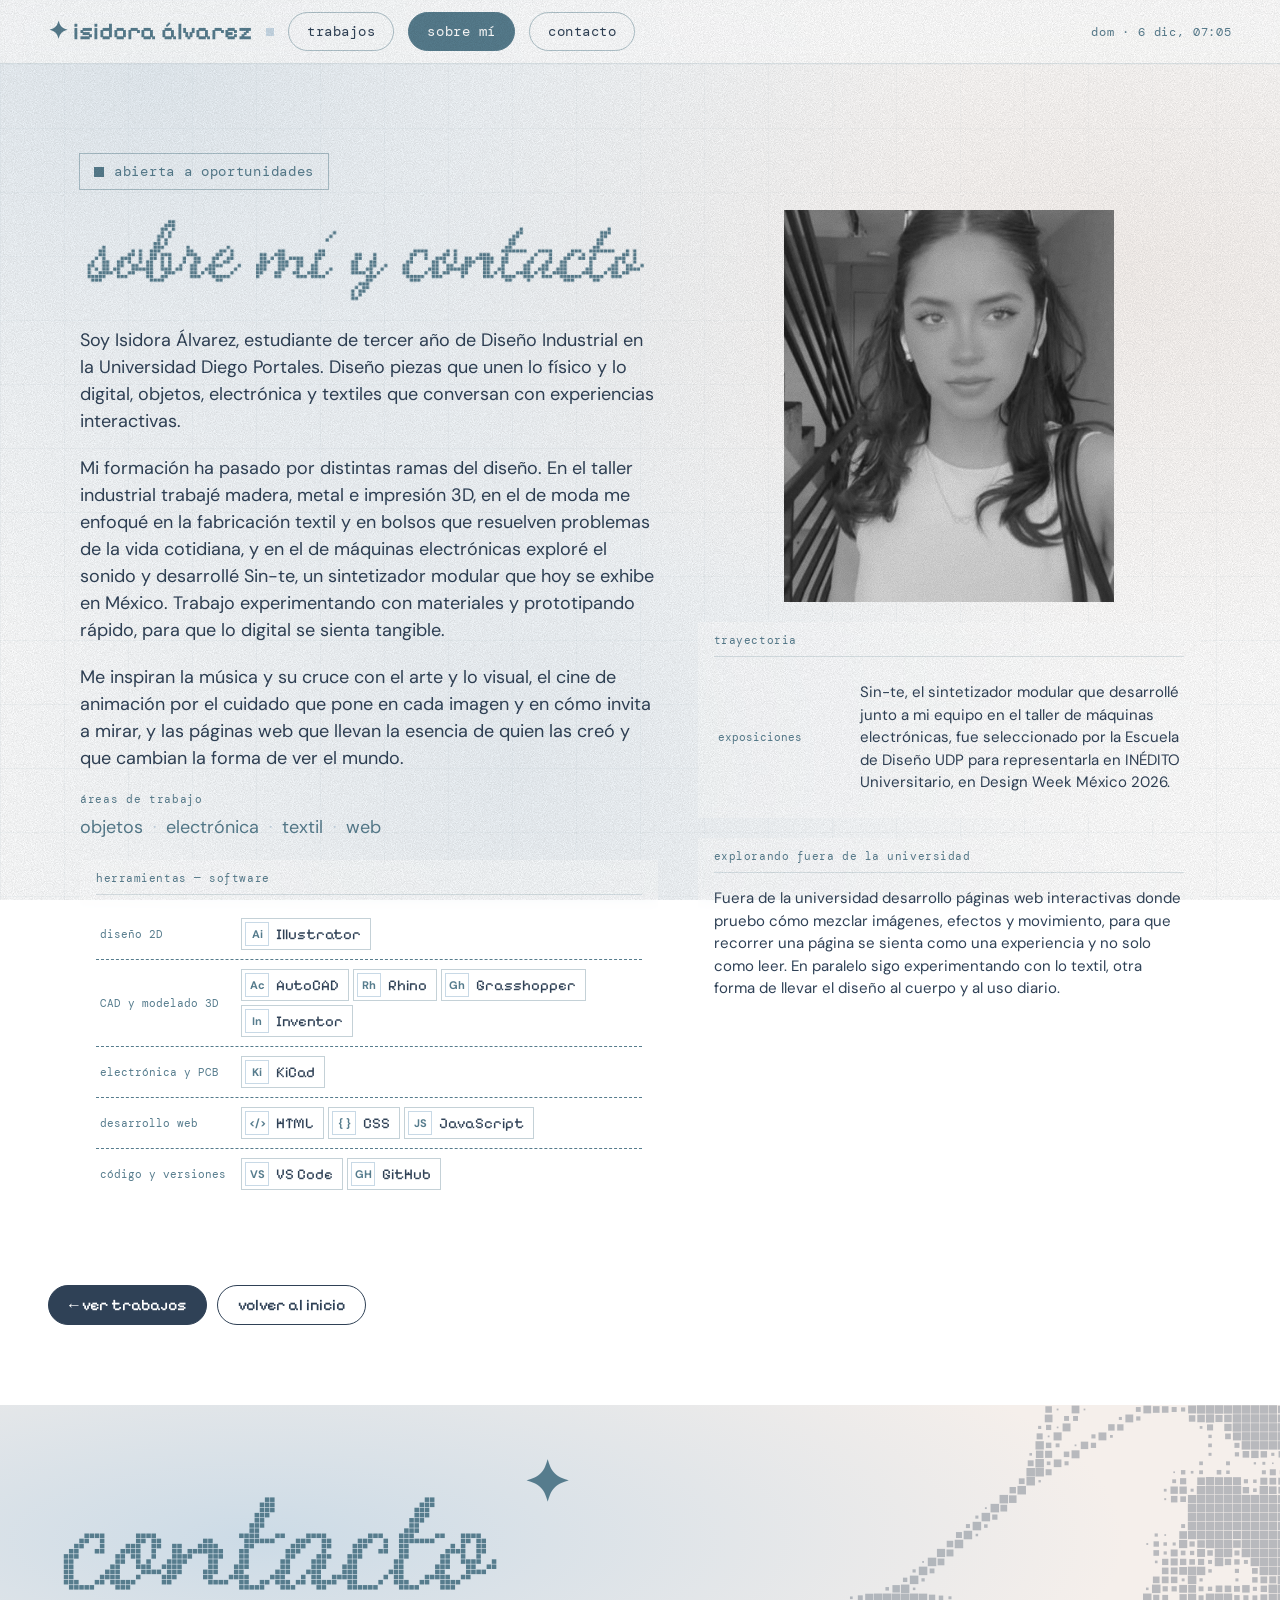
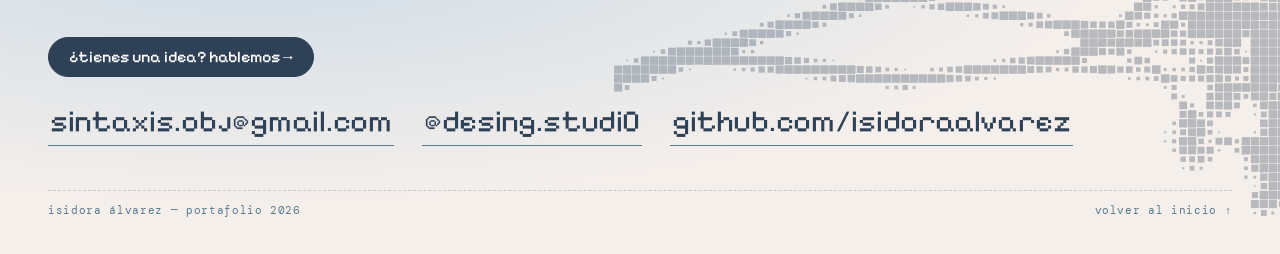
==== commit 0d90fb67: "Add files via upload" ====
--- a/sobre-mi.html
+++ b/sobre-mi.html
@@ -123,6 +123,7 @@
   <footer class="pie" id="contacto">
     <div class="follaje follaje--pie" data-follaje="120x50" aria-hidden="true"></div>
     <p class="pie__grande"><span data-puntos>contacto</span><span class="pie__estrella">✦</span></p>
+    <p class="pie__idea"><a class="btn btn--primario" href="mailto:sintaxis.obj@gmail.com?subject=Tengo%20una%20idea">¿tienes una idea? hablemos →</a></p>
     <div class="pie__datos">
       <a href="mailto:sintaxis.obj@gmail.com">sintaxis.obj@gmail.com</a>
       <a href="https://www.instagram.com/desing.studi0/" target="_blank" rel="noopener">@desing.studi0</a>
--- a/style.css
+++ b/style.css
@@ -444,6 +444,8 @@
   text-transform: none;
 }
 .pie__estrella { font-size: .4em; vertical-align: top; color: var(--acero); }
+/* botón para escribirme */
+.pie__idea { margin-top: 26px; }
 .pie__datos {
   display: flex;
   flex-wrap: wrap;
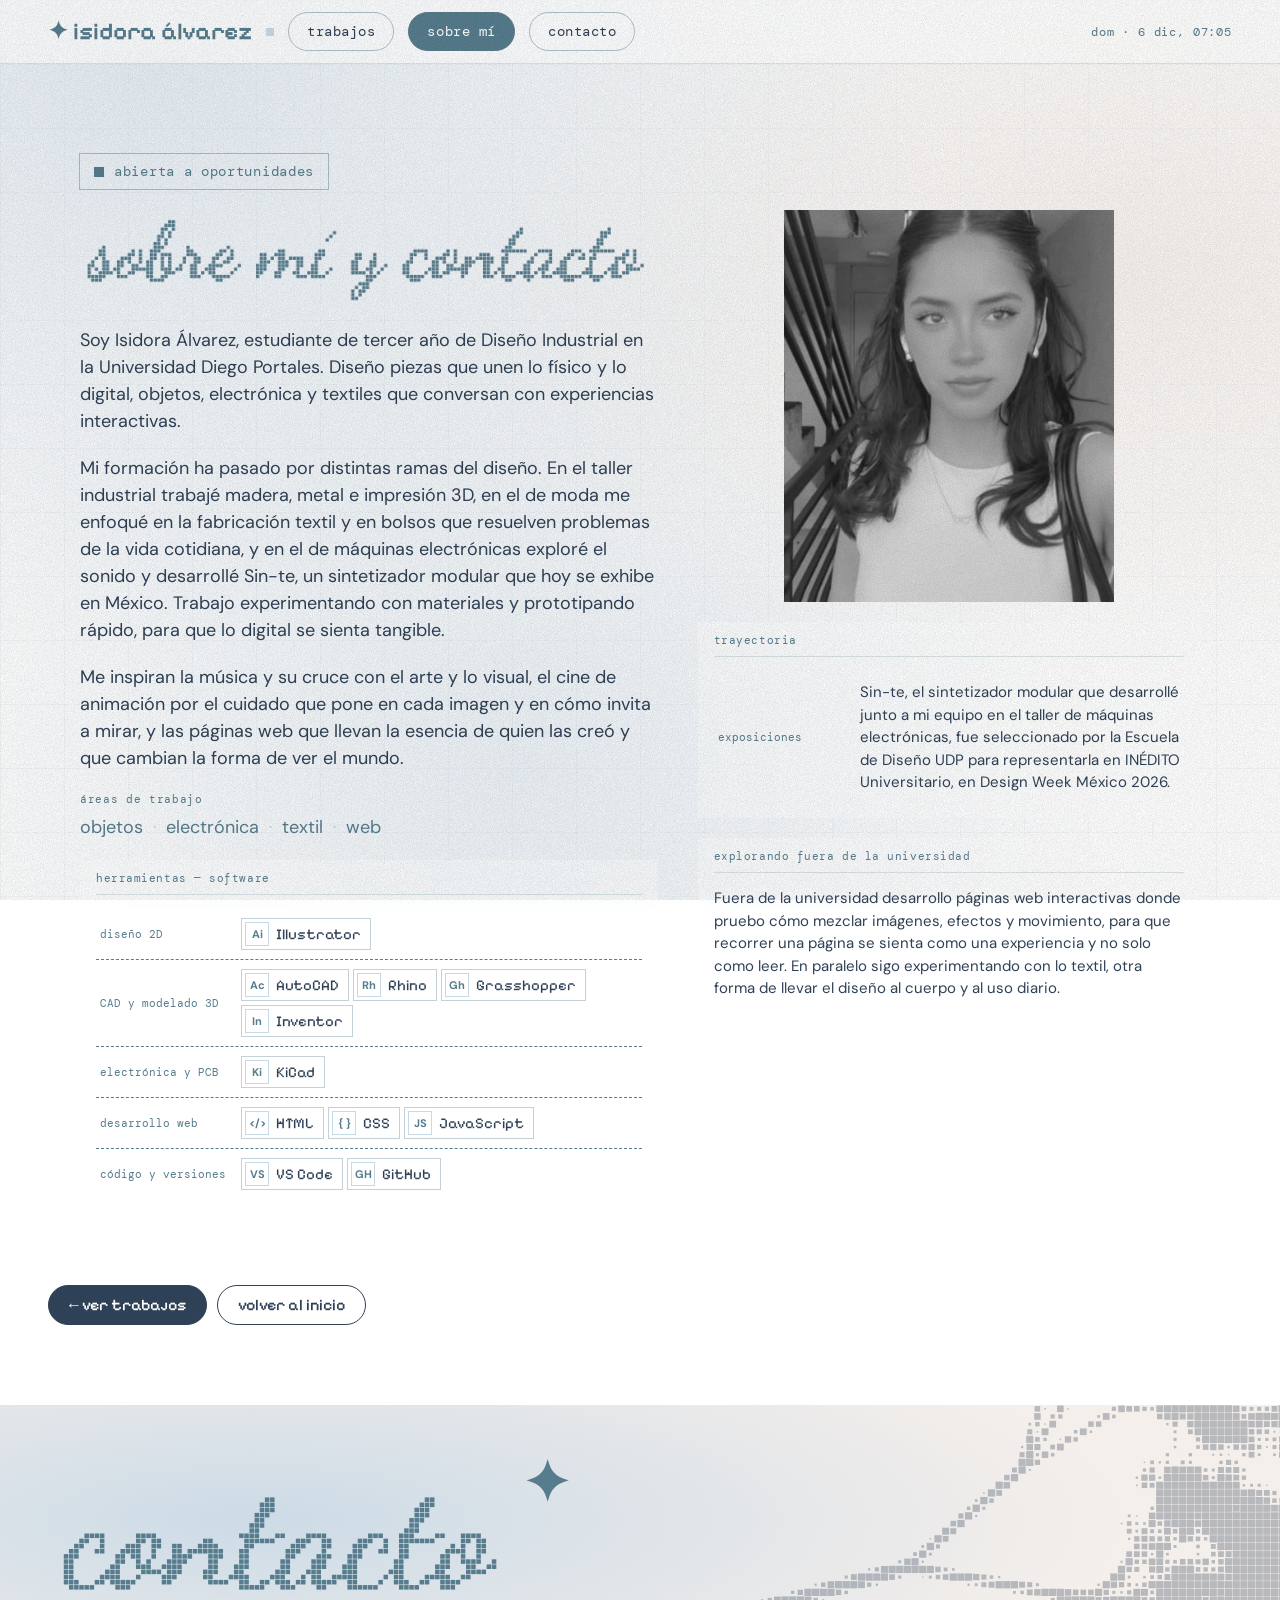
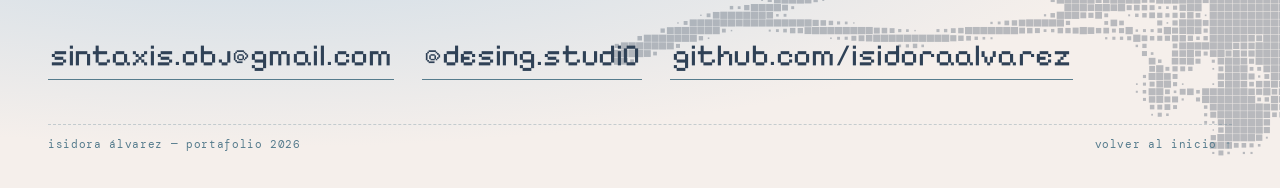
==== commit 8c638535: "Add files via upload" ====
--- a/sobre-mi.html
+++ b/sobre-mi.html
@@ -123,8 +123,14 @@
   <footer class="pie" id="contacto">
     <div class="follaje follaje--pie" data-follaje="120x50" aria-hidden="true"></div>
     <p class="pie__grande"><span data-puntos>contacto</span><span class="pie__estrella">✦</span></p>
-    <p class="pie__idea"><a class="btn btn--primario" href="mailto:sintaxis.obj@gmail.com?subject=Tengo%20una%20idea">¿tienes una idea? hablemos →</a></p>
-    <div class="pie__datos">
+    <div class="pie__idea">
+      <button class="btn btn--primario" type="button" aria-expanded="false" aria-controls="idea-opciones" data-idea>¿tienes una idea? hablemos →</button>
+      <div class="idea__opciones" id="idea-opciones" hidden>
+        <a class="btn btn--secundario" href="https://mail.google.com/mail/?view=cm&amp;fs=1&amp;to=sintaxis.obj@gmail.com&amp;su=Tengo%20una%20idea" target="_blank" rel="noopener">escribir por Gmail</a>
+        <a class="btn btn--secundario" href="https://ig.me/m/desing.studi0" target="_blank" rel="noopener">mensaje por Instagram</a>
+        <button class="btn btn--secundario" type="button" data-copiar="sintaxis.obj@gmail.com">copiar correo</button>
+      </div>
+    </div>    <div class="pie__datos">
       <a href="mailto:sintaxis.obj@gmail.com">sintaxis.obj@gmail.com</a>
       <a href="https://www.instagram.com/desing.studi0/" target="_blank" rel="noopener">@desing.studi0</a>
       <a href="https://github.com/isidoraalvarez" target="_blank" rel="noopener">github.com/isidoraalvarez</a>
--- a/style.css
+++ b/style.css
@@ -445,7 +445,10 @@
 }
 .pie__estrella { font-size: .4em; vertical-align: top; color: var(--acero); }
 /* botón para escribirme */
-.pie__idea { margin-top: 26px; }
+.pie__idea { margin-top: 26px; display: none; }
+body.en-contacto .pie__idea { display: block; }
+.idea__opciones { display: flex; flex-wrap: wrap; gap: 10px; margin-top: 12px; }
+.idea__opciones[hidden] { display: none; }
 .pie__datos {
   display: flex;
   flex-wrap: wrap;
